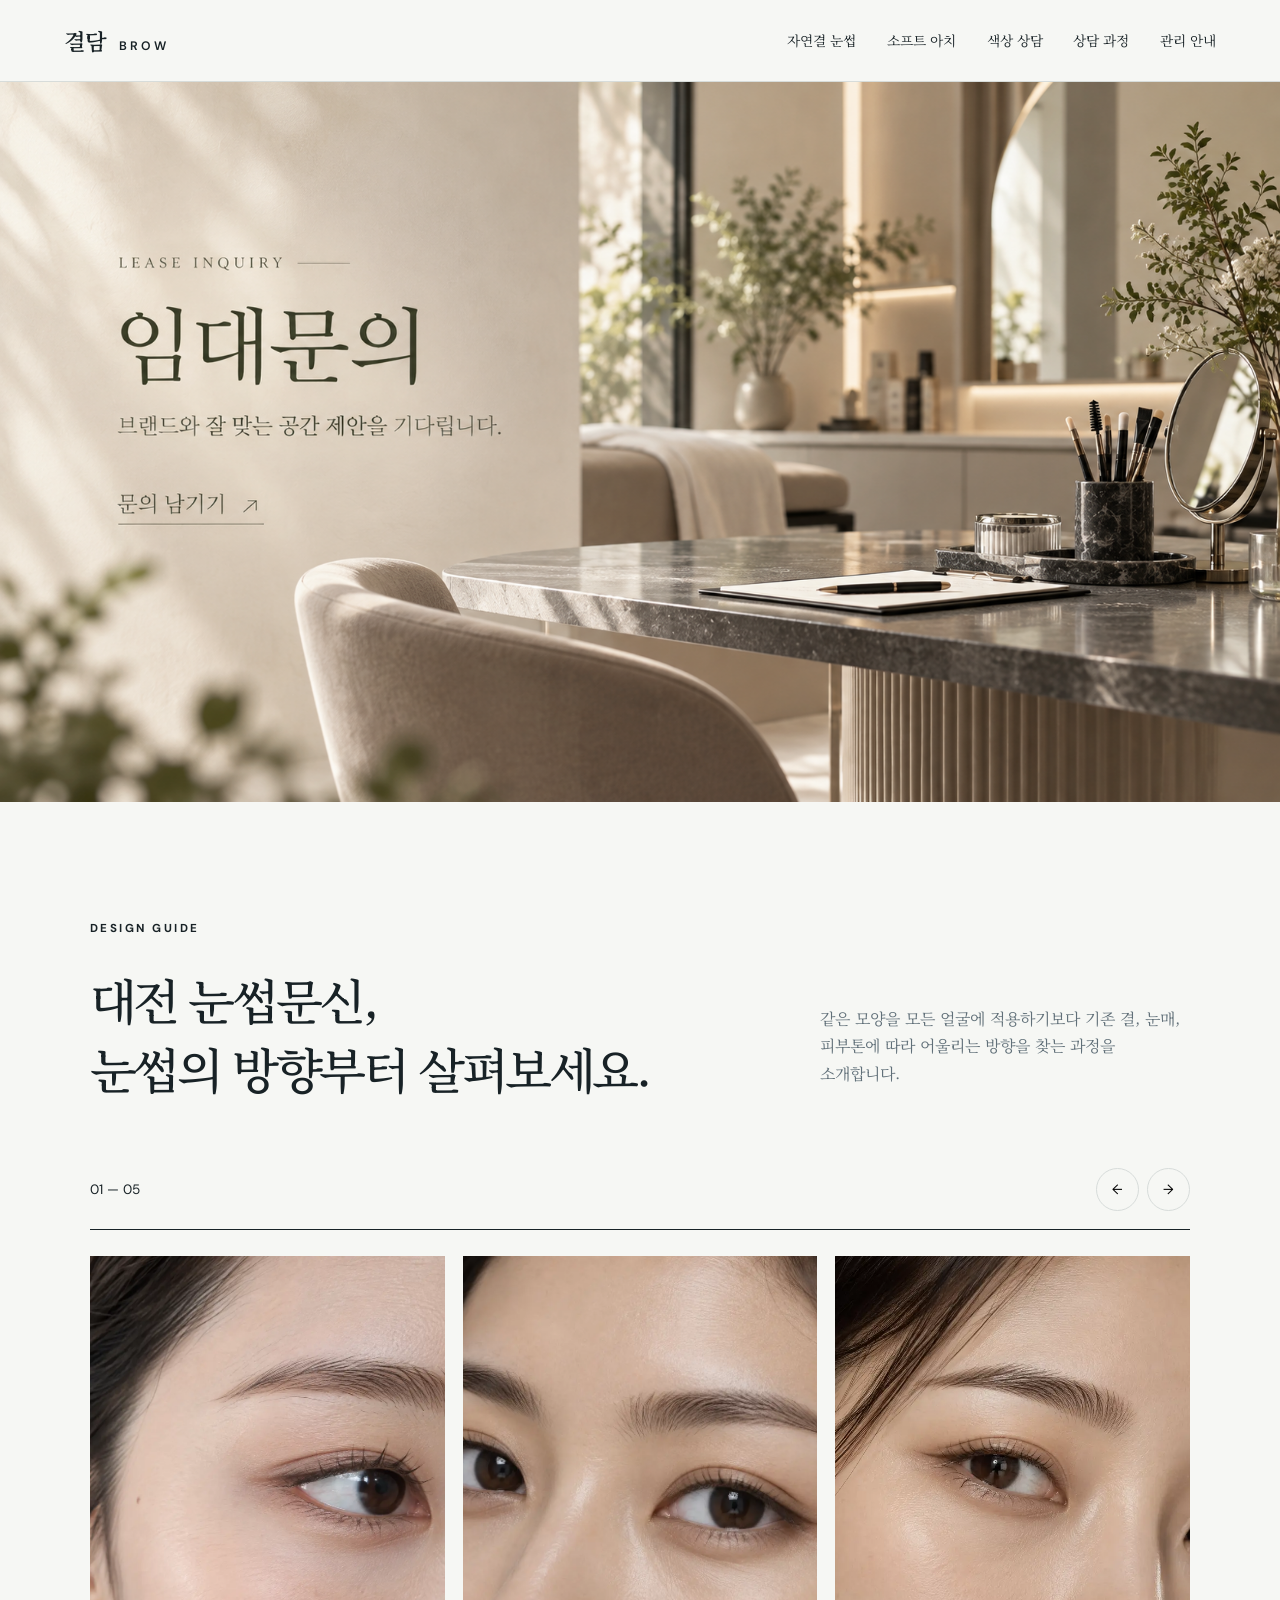
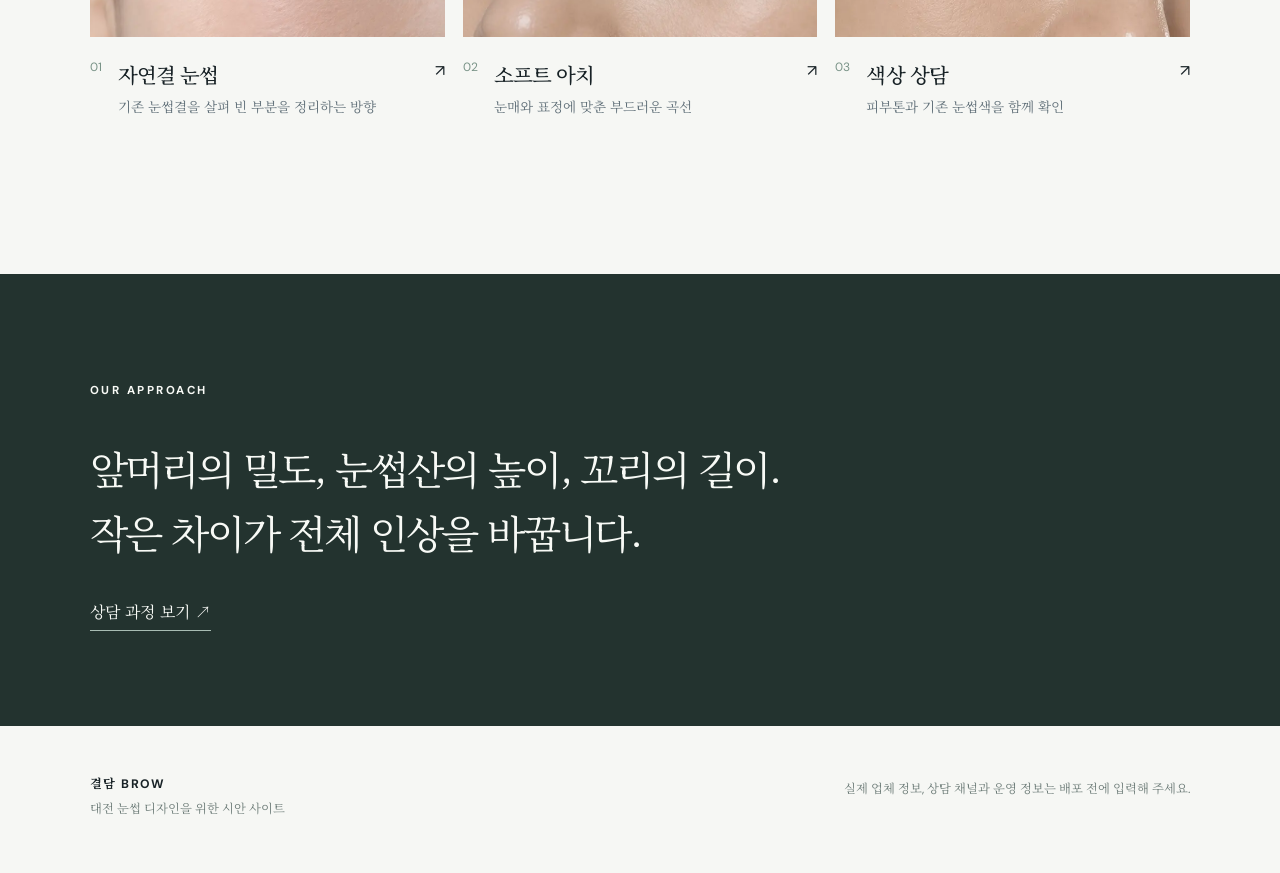
==== index.html @ 1aea1242 "Add files via upload" ====
<!doctype html><html lang="ko"><head><meta charset="utf-8">
<meta name="viewport" content="width=device-width, initial-scale=1">
<title>대전 눈썹문신 디자인 상담 | 결담 브로우</title>
<meta name="description" content="대전 눈썹문신을 알아보는 분을 위한 눈썹 디자인 안내. 자연결 눈썹, 소프트 아치, 색상 상담과 진행 과정을 살펴보세요.">
<link rel="canonical" href="https://example.com/">
<meta property="og:type" content="website"><meta property="og:locale" content="ko_KR">
<meta property="og:site_name" content="결담 브로우"><meta property="og:title" content="대전 눈썹문신 디자인 상담 | 결담 브로우">
<meta property="og:description" content="대전 눈썹문신을 알아보는 분을 위한 눈썹 디자인 안내. 자연결 눈썹, 소프트 아치, 색상 상담과 진행 과정을 살펴보세요.">
<meta property="og:url" content="https://example.com/">
<meta property="og:image" content="https://example.com/assets/images/lease-inquiry.png">
<script type="application/ld+json">{"@context":"https://schema.org","@type":"ItemList","name":"결담 브로우 눈썹 디자인 안내","itemListElement":[{"@type":"ListItem","position":1,"name":"자연결 눈썹","image":"https://example.com/assets/images/straight.webp","url":"https://example.com/natural/"},{"@type":"ListItem","position":2,"name":"소프트 아치","image":"https://example.com/assets/images/arch.webp","url":"https://example.com/soft-arch/"},{"@type":"ListItem","position":3,"name":"색상 상담","image":"https://example.com/assets/images/hero.webp","url":"https://example.com/color/"},{"@type":"ListItem","position":4,"name":"상담 과정","image":"https://example.com/assets/images/consultation.webp","url":"https://example.com/process/"},{"@type":"ListItem","position":5,"name":"관리 안내","image":"https://example.com/assets/images/tools.webp","url":"https://example.com/aftercare/"}]}</script>
<link rel="alternate" type="application/rss+xml" title="결담 브로우 RSS" href="https://example.com/rss.xml">
<link rel="describedby" href="https://example.com/llms.txt" type="text/plain">
<link rel="stylesheet" href="/assets/css/style.css">
<script src="/assets/js/site.js" defer></script>
</head><body><header class="site-header"><a class="brand" href="/" aria-label="결담 브로우 홈">결담 <span>BROW</span></a><button class="menu-button" aria-expanded="false" aria-controls="site-nav" type="button">메뉴 <span aria-hidden="true">☰</span></button><nav id="site-nav" class="site-nav" aria-label="주요 메뉴"><a href="/natural/" >자연결 눈썹</a><a href="/soft-arch/" >소프트 아치</a><a href="/color/" >색상 상담</a><a href="/process/" >상담 과정</a><a href="/aftercare/" >관리 안내</a></nav></header><main><section class="hero-banner" aria-label="임대문의"><a href="https://pf.kakao.com/_QqyKn" target="_blank" rel="noopener noreferrer" aria-label="카카오 채널에서 임대문의하기 (새 창)"><img src="/assets/images/lease-inquiry.png" alt="임대문의. 브랜드와 잘 맞는 공간 제안을 기다립니다. 문의 남기기" width="1672" height="941" fetchpriority="high"></a></section><section class="intro" id="designs"><div><span class="eyebrow">DESIGN GUIDE</span><h1>대전 눈썹문신,<br>눈썹의 방향부터 살펴보세요.</h1></div><p>같은 모양을 모든 얼굴에 적용하기보다 기존 결, 눈매, 피부톤에 따라 어울리는 방향을 찾는 과정을 소개합니다.</p></section><section class="carousel-section" aria-label="눈썹 디자인 안내"><div class="section-heading"><span>01 — 05</span><div class="carousel-controls"><button type="button" class="prev" aria-label="이전 카드">←</button><button type="button" class="next" aria-label="다음 카드">→</button></div></div><div class="carousel" tabindex="0"><article class="card"><a href="/natural/"><div class="card-image"><img src="/assets/images/straight.webp" alt="자연결 눈썹을 설명하는 이미지" loading="lazy" width="700" height="700"></div><div class="card-copy"><span class="number">01</span><div><h3>자연결 눈썹</h3><p>기존 눈썹결을 살펴 빈 부분을 정리하는 방향</p></div><span class="card-arrow" aria-hidden="true">↗</span></div></a></article><article class="card"><a href="/soft-arch/"><div class="card-image"><img src="/assets/images/arch.webp" alt="소프트 아치을 설명하는 이미지" loading="lazy" width="700" height="700"></div><div class="card-copy"><span class="number">02</span><div><h3>소프트 아치</h3><p>눈매와 표정에 맞춘 부드러운 곡선</p></div><span class="card-arrow" aria-hidden="true">↗</span></div></a></article><article class="card"><a href="/color/"><div class="card-image"><img src="/assets/images/hero.webp" alt="색상 상담을 설명하는 이미지" loading="lazy" width="700" height="700"></div><div class="card-copy"><span class="number">03</span><div><h3>색상 상담</h3><p>피부톤과 기존 눈썹색을 함께 확인</p></div><span class="card-arrow" aria-hidden="true">↗</span></div></a></article><article class="card"><a href="/process/"><div class="card-image"><img src="/assets/images/consultation.webp" alt="상담 과정을 설명하는 이미지" loading="lazy" width="700" height="700"></div><div class="card-copy"><span class="number">04</span><div><h3>상담 과정</h3><p>모양을 결정하기 전 확인할 것들</p></div><span class="card-arrow" aria-hidden="true">↗</span></div></a></article><article class="card"><a href="/aftercare/"><div class="card-image"><img src="/assets/images/tools.webp" alt="관리 안내을 설명하는 이미지" loading="lazy" width="700" height="700"></div><div class="card-copy"><span class="number">05</span><div><h3>관리 안내</h3><p>시술 후 일상 관리에서 살필 점</p></div><span class="card-arrow" aria-hidden="true">↗</span></div></a></article></div></section><section class="statement"><span class="eyebrow">OUR APPROACH</span><p>앞머리의 밀도, 눈썹산의 높이, 꼬리의 길이.<br>작은 차이가 전체 인상을 바꿉니다.</p><a href="/process/">상담 과정 보기 ↗</a></section></main><footer class="footer"><div><strong>결담 BROW</strong><p>대전 눈썹 디자인을 위한 시안 사이트</p></div><p>실제 업체 정보, 상담 채널과 운영 정보는 배포 전에 입력해 주세요.</p></footer></body></html>
---- assets/css/style.css ----
@import url('https://fonts.googleapis.com/css2?family=DM+Sans:wght@400;500;600;700&family=Noto+Serif+KR:wght@400;500;600&display=swap');
.hero-banner{width:100%;background:#ded8cb}.hero-banner a{display:block;line-height:0}.hero-banner img{display:block;width:100%;height:auto}.intro h1{font-size:clamp(2rem,3.8vw,4rem);line-height:1.42;letter-spacing:-.07em;font-weight:500;margin:25px 0 0}@media(max-width:560px){.intro h1{font-size:2.3rem}}
:root{color-scheme:light;--ink:#182226;--muted:#617079;--line:#d7dcda;--paper:#f6f7f4;--accent:#d5e2da}*{box-sizing:border-box}html{scroll-behavior:smooth}body{margin:0;background:var(--paper);color:var(--ink);font-family:'Noto Serif KR',serif;line-height:1.7}a{color:inherit;text-decoration:none}button{font:inherit}img{display:block;max-width:100%}.site-header{min-height:82px;padding:0 clamp(22px,5vw,86px);display:flex;align-items:center;justify-content:space-between;border-bottom:1px solid var(--line);background:var(--paper);position:relative;z-index:3}.brand{font-size:1.4rem;font-weight:600;letter-spacing:-.05em;white-space:nowrap}.brand span{font-family:'DM Sans',sans-serif;font-size:.77rem;letter-spacing:.24em;margin-left:7px}.site-nav{display:flex;gap:clamp(14px,2.4vw,40px);font-size:.86rem}.site-nav a{padding:12px 0}.site-nav a:hover,.site-nav a[aria-current]{border-bottom:1px solid var(--ink)}.menu-button{display:none}.eyebrow,.number,.hero-index,.breadcrumb,.section-heading,.card-arrow,.footer,.related-links,.pill{font-family:'DM Sans','Noto Serif KR',sans-serif}.eyebrow{font-size:.72rem;font-weight:700;letter-spacing:.22em}.hero{min-height:650px;display:grid;grid-template-columns:47% 53%;position:relative;border-bottom:1px solid var(--line)}.hero-copy{padding:clamp(70px,8vw,130px) clamp(24px,6.6vw,112px);align-self:center}.hero h1{font-size:clamp(2.8rem,4.8vw,5.4rem);line-height:1.28;letter-spacing:-.08em;font-weight:500;margin:34px 0}.hero h1 em{font-style:normal;color:#738d82}.hero-copy>p{max-width:430px;color:var(--muted);font-size:1rem;word-break:keep-all}.pill{display:inline-flex;gap:45px;align-items:center;margin-top:38px;border:1px solid var(--ink);border-radius:100px;padding:13px 22px;font-size:.87rem}.pill:hover{background:var(--ink);color:white}.hero-image{overflow:hidden;min-height:650px;background:#bac6c1}.hero-image img{width:100%;height:100%;object-fit:cover;object-position:center}.hero-index{position:absolute;right:30px;bottom:20px;color:#fff;font-size:.8rem}.intro{padding:110px clamp(22px,7vw,120px) 65px;display:flex;align-items:end;justify-content:space-between;gap:60px}.intro h2{font-size:clamp(2rem,3.8vw,4rem);line-height:1.42;letter-spacing:-.07em;font-weight:500;margin:25px 0 0}.intro>p{max-width:370px;color:var(--muted);word-break:keep-all}.carousel-section{padding:0 clamp(22px,7vw,120px) 110px}.section-heading{display:flex;justify-content:space-between;align-items:center;padding-bottom:18px;border-bottom:1px solid var(--ink);font-size:.85rem}.carousel-controls{display:flex;gap:8px}.carousel-controls button{width:43px;height:43px;border:1px solid var(--line);border-radius:50%;background:transparent;cursor:pointer}.carousel-controls button:hover{background:var(--ink);color:white}.carousel{display:flex;gap:18px;overflow-x:auto;scroll-snap-type:x mandatory;scrollbar-width:thin;scroll-behavior:smooth;padding:26px 0}.card{min-width:calc((100% - 36px)/3);scroll-snap-align:start}.card-image{aspect-ratio:4/4.3;overflow:hidden;background:#dde3df}.card-image img{width:100%;height:100%;object-fit:cover;transition:transform .45s}.card:hover img{transform:scale(1.035)}.card-copy{display:flex;align-items:start;gap:16px;padding:20px 0}.number{font-size:.75rem;color:#799387}.card-copy h3{font-weight:500;font-size:1.28rem;letter-spacing:-.04em;margin:0 0 3px}.card-copy p{margin:0;color:var(--muted);font-size:.85rem}.card-arrow{margin-left:auto}.statement{background:#23332f;color:#f8faf6;padding:100px clamp(22px,7vw,120px)}.statement p{font-size:clamp(1.55rem,3.1vw,3.2rem);letter-spacing:-.055em;line-height:1.6;margin:35px 0;word-break:keep-all}.statement a{border-bottom:1px solid #a8bcb3;padding-bottom:7px}.footer{display:flex;justify-content:space-between;gap:20px;padding:48px clamp(22px,7vw,120px);color:#6d7c78;font-size:.77rem}.footer strong{color:var(--ink);letter-spacing:.12em}.footer p{margin:5px 0}.detail-top{padding:54px clamp(22px,10vw,180px) 75px}.breadcrumb{color:var(--muted);font-size:.75rem;margin-bottom:80px}.detail-top h1{font-size:clamp(3.6rem,7vw,7rem);line-height:1.2;letter-spacing:-.09em;font-weight:500;margin:28px 0 25px}.lead{font-size:1.1rem;color:var(--muted);max-width:680px;word-break:keep-all}.detail-image{height:min(54vw,640px);min-height:300px;background:#dce1df;overflow:hidden}.detail-image img{width:100%;height:100%;object-fit:cover;object-position:center}.detail-content{max-width:1000px;margin:auto;padding:80px 24px}.detail-block{display:grid;grid-template-columns:90px 1fr;gap:20px;border-top:1px solid var(--line);padding:35px 0 70px}.detail-block h2{font-size:clamp(1.6rem,2.5vw,2.5rem);font-weight:500;letter-spacing:-.06em;margin:0 0 20px}.detail-block p{max-width:650px;color:var(--muted);margin:0;word-break:keep-all}.related{background:#e8eeea;padding:80px clamp(22px,10vw,180px)}.related h2{font-weight:500;font-size:2.2rem;letter-spacing:-.06em}.related-links{display:grid;grid-template-columns:repeat(2,1fr);gap:0 40px}.related-links a{padding:17px 0;border-bottom:1px solid #bac9c1;display:flex;justify-content:space-between}.related-links a:hover{color:#51816c}@media(max-width:900px){.site-header{min-height:66px}.menu-button{display:block;border:0;background:none;cursor:pointer}.site-nav{display:none;position:absolute;top:65px;left:0;right:0;background:var(--paper);border-bottom:1px solid var(--line);padding:20px 25px;flex-direction:column;gap:5px}.site-nav.open{display:flex}.hero{grid-template-columns:1fr}.hero-copy{padding:70px 25px}.hero-image{min-height:370px;height:48vw}.intro{padding:75px 25px 40px;display:block}.intro>p{margin-top:25px}.carousel-section{padding:0 25px 80px}.card{min-width:calc((100% - 18px)/2)}.footer{padding:40px 25px}.detail-top{padding:35px 25px 60px}.breadcrumb{margin-bottom:65px}}@media(max-width:560px){.hero h1{font-size:2.9rem}.hero-image{height:420px}.card{min-width:82%}.card-image{aspect-ratio:1}.intro h2{font-size:2.3rem}.statement{padding:78px 25px}.statement p{font-size:1.65rem}.footer{display:block}.detail-top h1{font-size:3.8rem}.detail-block{grid-template-columns:45px 1fr;padding-bottom:50px}.related{padding:70px 25px}.related-links{grid-template-columns:1fr}}@media(prefers-reduced-motion:reduce){html,.carousel{scroll-behavior:auto}.card-image img{transition:none}}
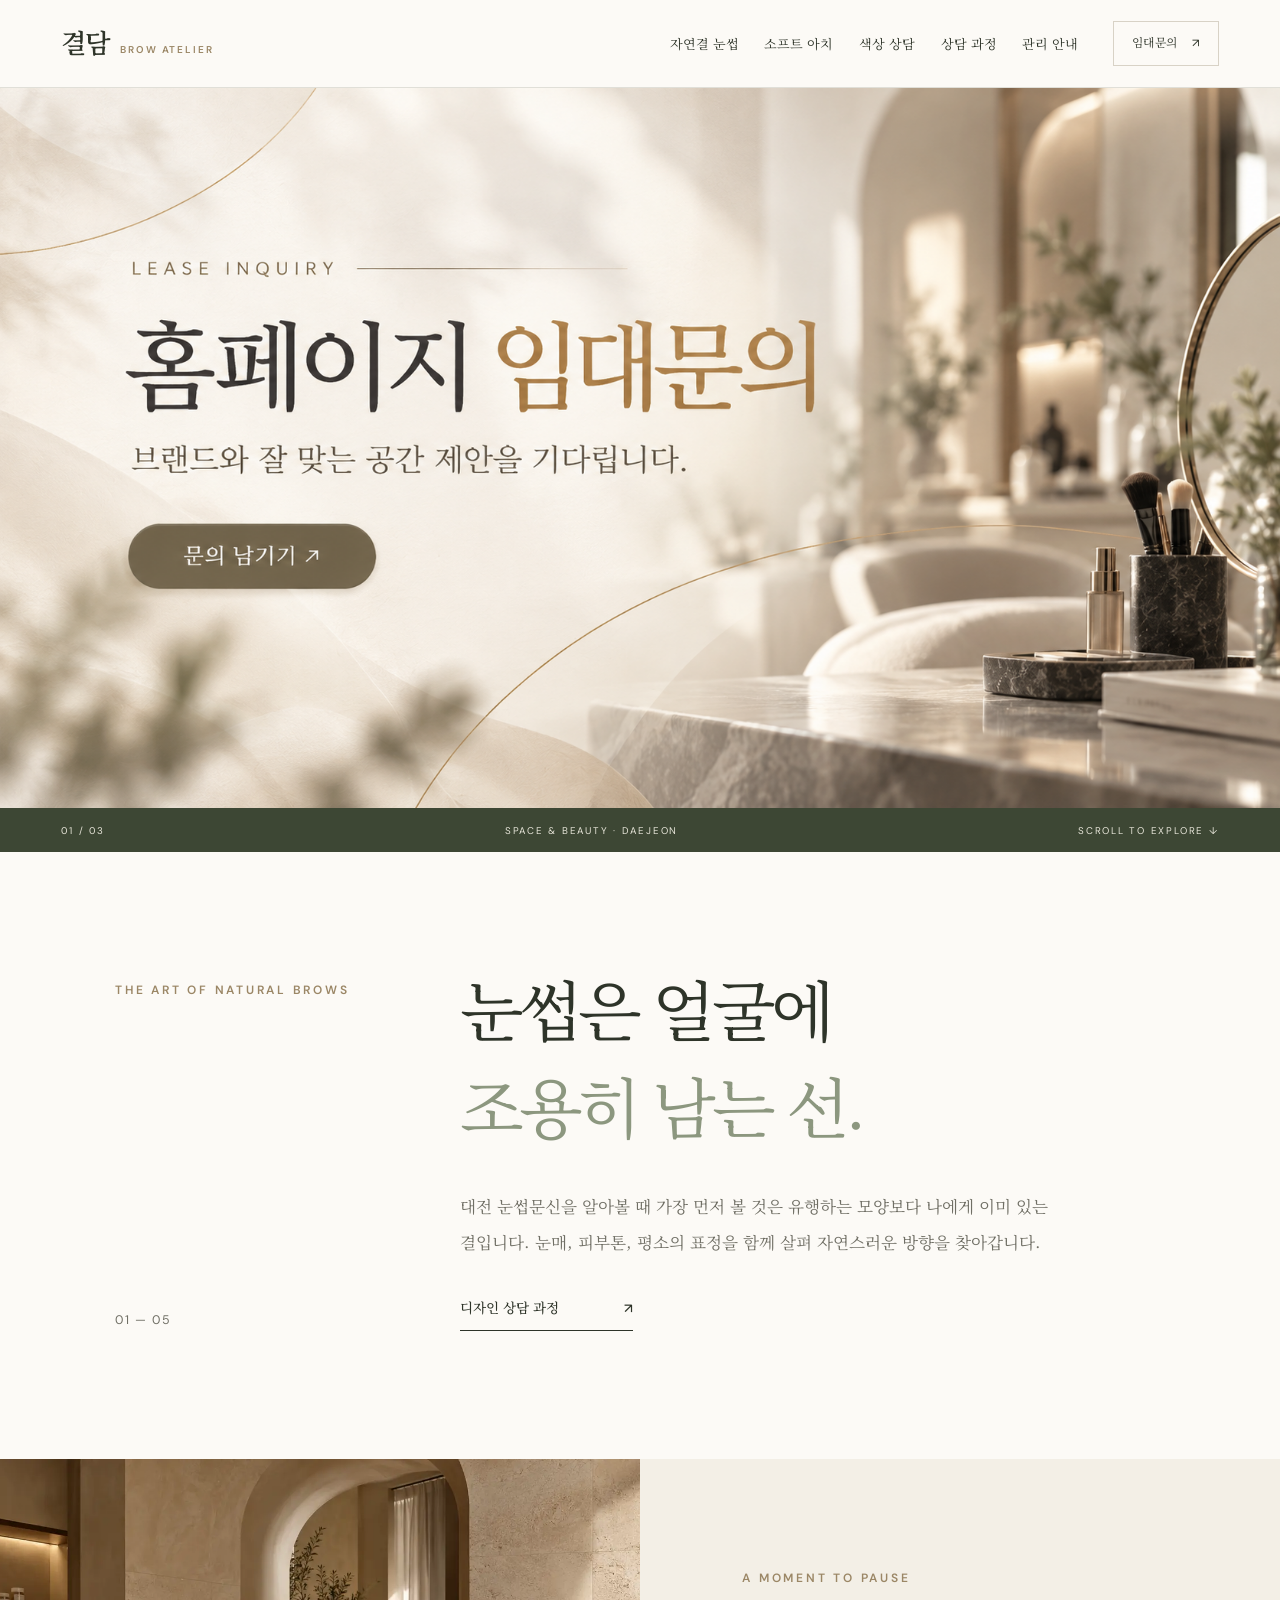
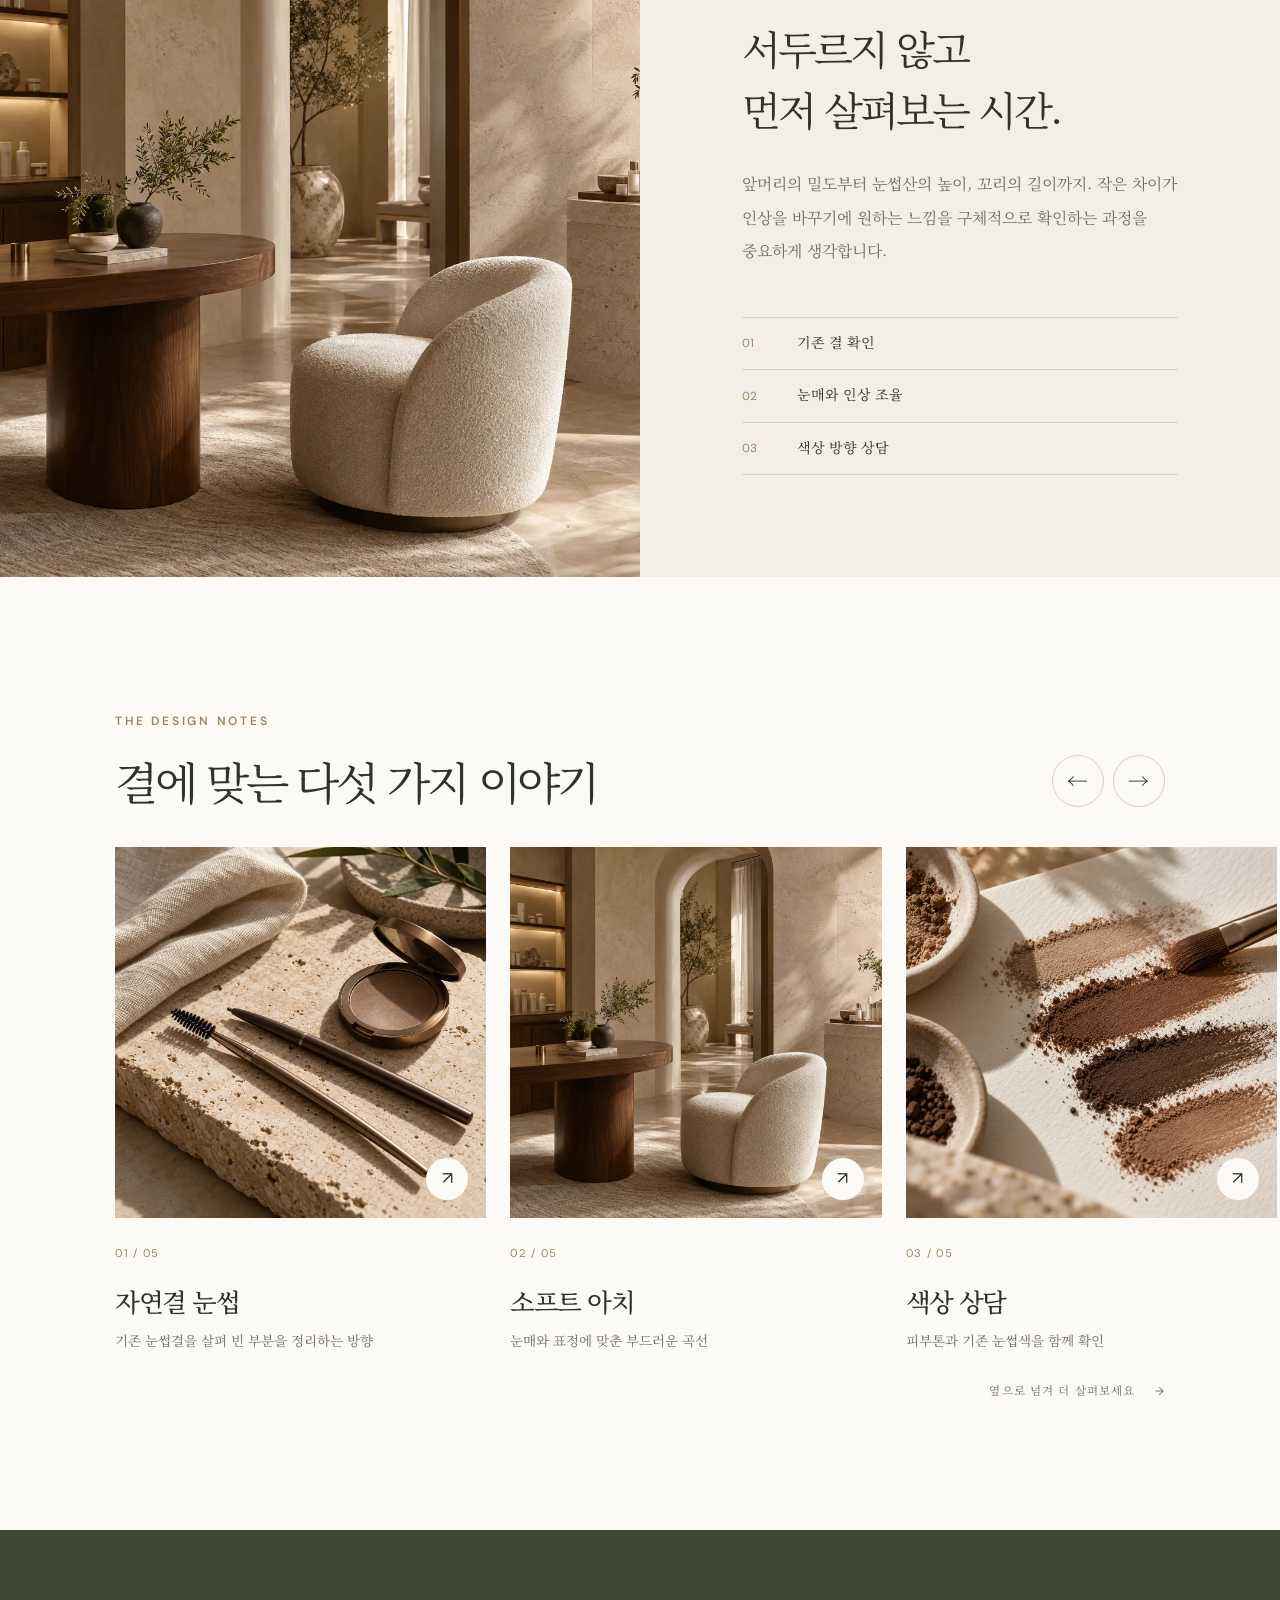
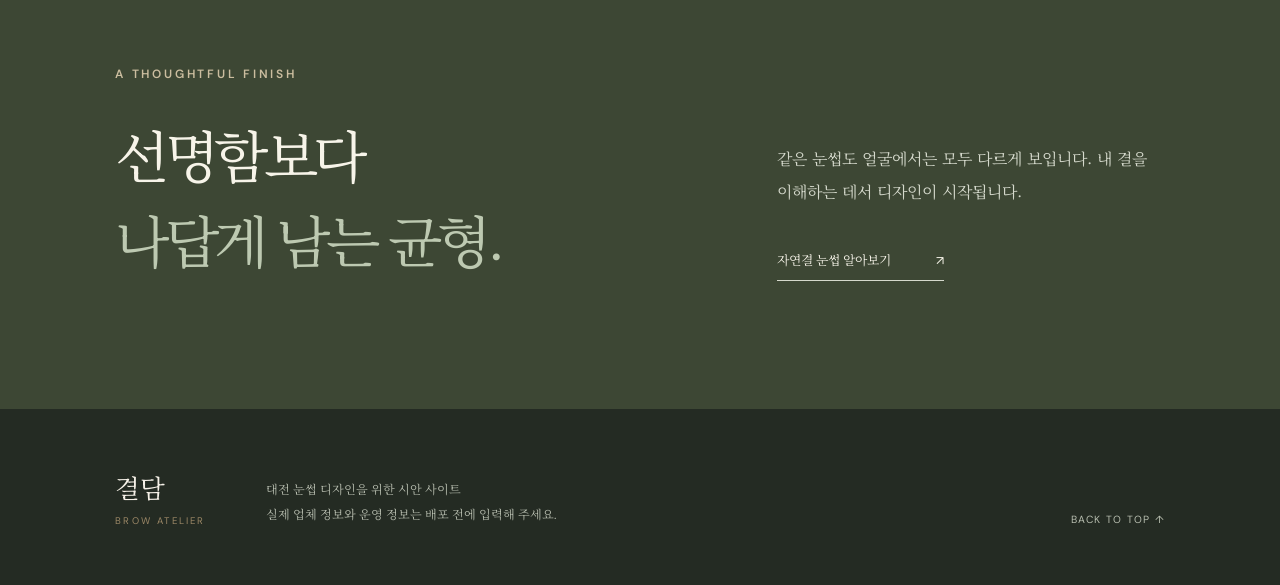
==== commit 5ea50025: "Add files via upload" ====
--- a/index.html
+++ b/index.html
@@ -8,9 +8,9 @@
 <meta property="og:description" content="대전 눈썹문신을 알아보는 분을 위한 눈썹 디자인 안내. 자연결 눈썹, 소프트 아치, 색상 상담과 진행 과정을 살펴보세요.">
 <meta property="og:url" content="https://example.com/">
 <meta property="og:image" content="https://example.com/assets/images/lease-inquiry.png">
-<script type="application/ld+json">{"@context":"https://schema.org","@type":"ItemList","name":"결담 브로우 눈썹 디자인 안내","itemListElement":[{"@type":"ListItem","position":1,"name":"자연결 눈썹","image":"https://example.com/assets/images/straight.webp","url":"https://example.com/natural/"},{"@type":"ListItem","position":2,"name":"소프트 아치","image":"https://example.com/assets/images/arch.webp","url":"https://example.com/soft-arch/"},{"@type":"ListItem","position":3,"name":"색상 상담","image":"https://example.com/assets/images/hero.webp","url":"https://example.com/color/"},{"@type":"ListItem","position":4,"name":"상담 과정","image":"https://example.com/assets/images/consultation.webp","url":"https://example.com/process/"},{"@type":"ListItem","position":5,"name":"관리 안내","image":"https://example.com/assets/images/tools.webp","url":"https://example.com/aftercare/"}]}</script>
+<script type="application/ld+json">{"@context":"https://schema.org","@type":"ItemList","name":"결담 브로우 눈썹 디자인 안내","itemListElement":[{"@type":"ListItem","position":1,"name":"자연결 눈썹","image":"https://example.com/assets/images/brow.webp","url":"https://example.com/natural/"},{"@type":"ListItem","position":2,"name":"소프트 아치","image":"https://example.com/assets/images/studio.webp","url":"https://example.com/soft-arch/"},{"@type":"ListItem","position":3,"name":"색상 상담","image":"https://example.com/assets/images/color.webp","url":"https://example.com/color/"},{"@type":"ListItem","position":4,"name":"상담 과정","image":"https://example.com/assets/images/consult.webp","url":"https://example.com/process/"},{"@type":"ListItem","position":5,"name":"관리 안내","image":"https://example.com/assets/images/care.webp","url":"https://example.com/aftercare/"}]}</script>
 <link rel="alternate" type="application/rss+xml" title="결담 브로우 RSS" href="https://example.com/rss.xml">
 <link rel="describedby" href="https://example.com/llms.txt" type="text/plain">
 <link rel="stylesheet" href="/assets/css/style.css">
 <script src="/assets/js/site.js" defer></script>
-</head><body><header class="site-header"><a class="brand" href="/" aria-label="결담 브로우 홈">결담 <span>BROW</span></a><button class="menu-button" aria-expanded="false" aria-controls="site-nav" type="button">메뉴 <span aria-hidden="true">☰</span></button><nav id="site-nav" class="site-nav" aria-label="주요 메뉴"><a href="/natural/" >자연결 눈썹</a><a href="/soft-arch/" >소프트 아치</a><a href="/color/" >색상 상담</a><a href="/process/" >상담 과정</a><a href="/aftercare/" >관리 안내</a></nav></header><main><section class="hero-banner" aria-label="임대문의"><a href="https://pf.kakao.com/_QqyKn" target="_blank" rel="noopener noreferrer" aria-label="카카오 채널에서 임대문의하기 (새 창)"><img src="/assets/images/lease-inquiry.png" alt="임대문의. 브랜드와 잘 맞는 공간 제안을 기다립니다. 문의 남기기" width="1672" height="941" fetchpriority="high"></a></section><section class="intro" id="designs"><div><span class="eyebrow">DESIGN GUIDE</span><h1>대전 눈썹문신,<br>눈썹의 방향부터 살펴보세요.</h1></div><p>같은 모양을 모든 얼굴에 적용하기보다 기존 결, 눈매, 피부톤에 따라 어울리는 방향을 찾는 과정을 소개합니다.</p></section><section class="carousel-section" aria-label="눈썹 디자인 안내"><div class="section-heading"><span>01 — 05</span><div class="carousel-controls"><button type="button" class="prev" aria-label="이전 카드">←</button><button type="button" class="next" aria-label="다음 카드">→</button></div></div><div class="carousel" tabindex="0"><article class="card"><a href="/natural/"><div class="card-image"><img src="/assets/images/straight.webp" alt="자연결 눈썹을 설명하는 이미지" loading="lazy" width="700" height="700"></div><div class="card-copy"><span class="number">01</span><div><h3>자연결 눈썹</h3><p>기존 눈썹결을 살펴 빈 부분을 정리하는 방향</p></div><span class="card-arrow" aria-hidden="true">↗</span></div></a></article><article class="card"><a href="/soft-arch/"><div class="card-image"><img src="/assets/images/arch.webp" alt="소프트 아치을 설명하는 이미지" loading="lazy" width="700" height="700"></div><div class="card-copy"><span class="number">02</span><div><h3>소프트 아치</h3><p>눈매와 표정에 맞춘 부드러운 곡선</p></div><span class="card-arrow" aria-hidden="true">↗</span></div></a></article><article class="card"><a href="/color/"><div class="card-image"><img src="/assets/images/hero.webp" alt="색상 상담을 설명하는 이미지" loading="lazy" width="700" height="700"></div><div class="card-copy"><span class="number">03</span><div><h3>색상 상담</h3><p>피부톤과 기존 눈썹색을 함께 확인</p></div><span class="card-arrow" aria-hidden="true">↗</span></div></a></article><article class="card"><a href="/process/"><div class="card-image"><img src="/assets/images/consultation.webp" alt="상담 과정을 설명하는 이미지" loading="lazy" width="700" height="700"></div><div class="card-copy"><span class="number">04</span><div><h3>상담 과정</h3><p>모양을 결정하기 전 확인할 것들</p></div><span class="card-arrow" aria-hidden="true">↗</span></div></a></article><article class="card"><a href="/aftercare/"><div class="card-image"><img src="/assets/images/tools.webp" alt="관리 안내을 설명하는 이미지" loading="lazy" width="700" height="700"></div><div class="card-copy"><span class="number">05</span><div><h3>관리 안내</h3><p>시술 후 일상 관리에서 살필 점</p></div><span class="card-arrow" aria-hidden="true">↗</span></div></a></article></div></section><section class="statement"><span class="eyebrow">OUR APPROACH</span><p>앞머리의 밀도, 눈썹산의 높이, 꼬리의 길이.<br>작은 차이가 전체 인상을 바꿉니다.</p><a href="/process/">상담 과정 보기 ↗</a></section></main><footer class="footer"><div><strong>결담 BROW</strong><p>대전 눈썹 디자인을 위한 시안 사이트</p></div><p>실제 업체 정보, 상담 채널과 운영 정보는 배포 전에 입력해 주세요.</p></footer></body></html>+</head><body><header class="site-header"><a class="brand" href="/" aria-label="결담 브로우 홈"><span class="brand-ko">결담</span><span class="brand-en">BROW ATELIER</span></a><button class="menu-button" aria-expanded="false" aria-controls="site-nav" type="button">MENU <span aria-hidden="true">☰</span></button><nav id="site-nav" class="site-nav" aria-label="주요 메뉴"><a href="/natural/" >자연결 눈썹</a><a href="/soft-arch/" >소프트 아치</a><a href="/color/" >색상 상담</a><a href="/process/" >상담 과정</a><a href="/aftercare/" >관리 안내</a></nav><a class="header-contact" href="https://pf.kakao.com/_QqyKn" target="_blank" rel="noopener noreferrer">임대문의 <span aria-hidden="true">↗</span></a></header><main><section class="hero-banner" aria-label="임대문의"><a href="https://pf.kakao.com/_QqyKn" target="_blank" rel="noopener noreferrer" aria-label="카카오 채널에서 임대문의하기 (새 창)"><img src="/assets/images/lease-inquiry.png" alt="홈페이지 임대문의. 브랜드와 잘 맞는 공간 제안을 기다립니다. 문의 남기기" width="1672" height="941" fetchpriority="high"></a><div class="hero-mobile-copy"><span class="eyebrow">LEASE INQUIRY</span><h2>홈페이지 <em>임대문의</em></h2><p>브랜드와 잘 맞는 공간 제안을 기다립니다.</p><a href="https://pf.kakao.com/_QqyKn" target="_blank" rel="noopener noreferrer">문의 남기기 <span aria-hidden="true">↗</span></a></div><div class="hero-caption"><span>01 / 03</span><span>SPACE &amp; BEAUTY · DAEJEON</span><span>SCROLL TO EXPLORE ↓</span></div></section><section class="intro" id="designs"><div class="intro-side"><span class="eyebrow">THE ART OF NATURAL BROWS</span><span class="intro-number">01 — 05</span></div><div class="intro-main"><h1>눈썹은 얼굴에<br><em>조용히 남는 선.</em></h1><p>대전 눈썹문신을 알아볼 때 가장 먼저 볼 것은 유행하는 모양보다 나에게 이미 있는 결입니다. 눈매, 피부톤, 평소의 표정을 함께 살펴 자연스러운 방향을 찾아갑니다.</p><a class="text-link" href="/process/">디자인 상담 과정 <span aria-hidden="true">↗</span></a></div></section><section class="studio-feature"><div class="studio-photo"><img src="/assets/images/studio.webp" alt="따뜻한 자연광이 드는 차분한 상담 공간" width="1024" height="1024" loading="lazy"></div><div class="studio-copy"><span class="eyebrow">A MOMENT TO PAUSE</span><h2>서두르지 않고<br>먼저 살펴보는 시간.</h2><p>앞머리의 밀도부터 눈썹산의 높이, 꼬리의 길이까지. 작은 차이가 인상을 바꾸기에 원하는 느낌을 구체적으로 확인하는 과정을 중요하게 생각합니다.</p><div class="studio-rule"><span>01</span><span>기존 결 확인</span></div><div class="studio-rule"><span>02</span><span>눈매와 인상 조율</span></div><div class="studio-rule"><span>03</span><span>색상 방향 상담</span></div></div></section><section class="carousel-section" aria-label="눈썹 디자인 안내"><div class="section-heading"><div><span class="eyebrow">THE DESIGN NOTES</span><h2>결에 맞는 다섯 가지 이야기</h2></div><div class="carousel-controls"><button type="button" class="prev" aria-label="이전 카드">←</button><button type="button" class="next" aria-label="다음 카드">→</button></div></div><div class="carousel" tabindex="0"><article class="card"><a href="/natural/"><div class="card-image"><img src="/assets/images/brow.webp" alt="자연결 눈썹 안내 이미지" loading="lazy" width="1024" height="1024"><span class="card-image-link" aria-hidden="true">↗</span></div><div class="card-copy"><span class="number">01 / 05</span><h3>자연결 눈썹</h3><p>기존 눈썹결을 살펴 빈 부분을 정리하는 방향</p></div></a></article><article class="card"><a href="/soft-arch/"><div class="card-image"><img src="/assets/images/studio.webp" alt="소프트 아치 안내 이미지" loading="lazy" width="1024" height="1024"><span class="card-image-link" aria-hidden="true">↗</span></div><div class="card-copy"><span class="number">02 / 05</span><h3>소프트 아치</h3><p>눈매와 표정에 맞춘 부드러운 곡선</p></div></a></article><article class="card"><a href="/color/"><div class="card-image"><img src="/assets/images/color.webp" alt="색상 상담 안내 이미지" loading="lazy" width="1024" height="1024"><span class="card-image-link" aria-hidden="true">↗</span></div><div class="card-copy"><span class="number">03 / 05</span><h3>색상 상담</h3><p>피부톤과 기존 눈썹색을 함께 확인</p></div></a></article><article class="card"><a href="/process/"><div class="card-image"><img src="/assets/images/consult.webp" alt="상담 과정 안내 이미지" loading="lazy" width="1024" height="1024"><span class="card-image-link" aria-hidden="true">↗</span></div><div class="card-copy"><span class="number">04 / 05</span><h3>상담 과정</h3><p>모양을 결정하기 전 확인할 것들</p></div></a></article><article class="card"><a href="/aftercare/"><div class="card-image"><img src="/assets/images/care.webp" alt="관리 안내 안내 이미지" loading="lazy" width="1024" height="1024"><span class="card-image-link" aria-hidden="true">↗</span></div><div class="card-copy"><span class="number">05 / 05</span><h3>관리 안내</h3><p>시술 후 일상 관리에서 살필 점</p></div></a></article></div><p class="carousel-hint">옆으로 넘겨 더 살펴보세요 <span aria-hidden="true">→</span></p></section><section class="statement"><div><span class="eyebrow">A THOUGHTFUL FINISH</span><h2>선명함보다<br><em>나답게 남는 균형.</em></h2></div><div><p>같은 눈썹도 얼굴에서는 모두 다르게 보입니다. 내 결을 이해하는 데서 디자인이 시작됩니다.</p><a class="light-link" href="/natural/">자연결 눈썹 알아보기 <span aria-hidden="true">↗</span></a></div></section></main><footer class="footer"><div class="footer-brand">결담 <span>BROW ATELIER</span></div><div class="footer-note"><p>대전 눈썹 디자인을 위한 시안 사이트</p><p>실제 업체 정보와 운영 정보는 배포 전에 입력해 주세요.</p></div><a href="/">BACK TO TOP ↑</a></footer></body></html>
--- a/assets/css/style.css
+++ b/assets/css/style.css
@@ -1,3 +1,43 @@
 @import url('https://fonts.googleapis.com/css2?family=DM+Sans:wght@400;500;600;700&family=Noto+Serif+KR:wght@400;500;600&display=swap');
-.hero-banner{width:100%;background:#ded8cb}.hero-banner a{display:block;line-height:0}.hero-banner img{display:block;width:100%;height:auto}.intro h1{font-size:clamp(2rem,3.8vw,4rem);line-height:1.42;letter-spacing:-.07em;font-weight:500;margin:25px 0 0}@media(max-width:560px){.intro h1{font-size:2.3rem}}
-:root{color-scheme:light;--ink:#182226;--muted:#617079;--line:#d7dcda;--paper:#f6f7f4;--accent:#d5e2da}*{box-sizing:border-box}html{scroll-behavior:smooth}body{margin:0;background:var(--paper);color:var(--ink);font-family:'Noto Serif KR',serif;line-height:1.7}a{color:inherit;text-decoration:none}button{font:inherit}img{display:block;max-width:100%}.site-header{min-height:82px;padding:0 clamp(22px,5vw,86px);display:flex;align-items:center;justify-content:space-between;border-bottom:1px solid var(--line);background:var(--paper);position:relative;z-index:3}.brand{font-size:1.4rem;font-weight:600;letter-spacing:-.05em;white-space:nowrap}.brand span{font-family:'DM Sans',sans-serif;font-size:.77rem;letter-spacing:.24em;margin-left:7px}.site-nav{display:flex;gap:clamp(14px,2.4vw,40px);font-size:.86rem}.site-nav a{padding:12px 0}.site-nav a:hover,.site-nav a[aria-current]{border-bottom:1px solid var(--ink)}.menu-button{display:none}.eyebrow,.number,.hero-index,.breadcrumb,.section-heading,.card-arrow,.footer,.related-links,.pill{font-family:'DM Sans','Noto Serif KR',sans-serif}.eyebrow{font-size:.72rem;font-weight:700;letter-spacing:.22em}.hero{min-height:650px;display:grid;grid-template-columns:47% 53%;position:relative;border-bottom:1px solid var(--line)}.hero-copy{padding:clamp(70px,8vw,130px) clamp(24px,6.6vw,112px);align-self:center}.hero h1{font-size:clamp(2.8rem,4.8vw,5.4rem);line-height:1.28;letter-spacing:-.08em;font-weight:500;margin:34px 0}.hero h1 em{font-style:normal;color:#738d82}.hero-copy>p{max-width:430px;color:var(--muted);font-size:1rem;word-break:keep-all}.pill{display:inline-flex;gap:45px;align-items:center;margin-top:38px;border:1px solid var(--ink);border-radius:100px;padding:13px 22px;font-size:.87rem}.pill:hover{background:var(--ink);color:white}.hero-image{overflow:hidden;min-height:650px;background:#bac6c1}.hero-image img{width:100%;height:100%;object-fit:cover;object-position:center}.hero-index{position:absolute;right:30px;bottom:20px;color:#fff;font-size:.8rem}.intro{padding:110px clamp(22px,7vw,120px) 65px;display:flex;align-items:end;justify-content:space-between;gap:60px}.intro h2{font-size:clamp(2rem,3.8vw,4rem);line-height:1.42;letter-spacing:-.07em;font-weight:500;margin:25px 0 0}.intro>p{max-width:370px;color:var(--muted);word-break:keep-all}.carousel-section{padding:0 clamp(22px,7vw,120px) 110px}.section-heading{display:flex;justify-content:space-between;align-items:center;padding-bottom:18px;border-bottom:1px solid var(--ink);font-size:.85rem}.carousel-controls{display:flex;gap:8px}.carousel-controls button{width:43px;height:43px;border:1px solid var(--line);border-radius:50%;background:transparent;cursor:pointer}.carousel-controls button:hover{background:var(--ink);color:white}.carousel{display:flex;gap:18px;overflow-x:auto;scroll-snap-type:x mandatory;scrollbar-width:thin;scroll-behavior:smooth;padding:26px 0}.card{min-width:calc((100% - 36px)/3);scroll-snap-align:start}.card-image{aspect-ratio:4/4.3;overflow:hidden;background:#dde3df}.card-image img{width:100%;height:100%;object-fit:cover;transition:transform .45s}.card:hover img{transform:scale(1.035)}.card-copy{display:flex;align-items:start;gap:16px;padding:20px 0}.number{font-size:.75rem;color:#799387}.card-copy h3{font-weight:500;font-size:1.28rem;letter-spacing:-.04em;margin:0 0 3px}.card-copy p{margin:0;color:var(--muted);font-size:.85rem}.card-arrow{margin-left:auto}.statement{background:#23332f;color:#f8faf6;padding:100px clamp(22px,7vw,120px)}.statement p{font-size:clamp(1.55rem,3.1vw,3.2rem);letter-spacing:-.055em;line-height:1.6;margin:35px 0;word-break:keep-all}.statement a{border-bottom:1px solid #a8bcb3;padding-bottom:7px}.footer{display:flex;justify-content:space-between;gap:20px;padding:48px clamp(22px,7vw,120px);color:#6d7c78;font-size:.77rem}.footer strong{color:var(--ink);letter-spacing:.12em}.footer p{margin:5px 0}.detail-top{padding:54px clamp(22px,10vw,180px) 75px}.breadcrumb{color:var(--muted);font-size:.75rem;margin-bottom:80px}.detail-top h1{font-size:clamp(3.6rem,7vw,7rem);line-height:1.2;letter-spacing:-.09em;font-weight:500;margin:28px 0 25px}.lead{font-size:1.1rem;color:var(--muted);max-width:680px;word-break:keep-all}.detail-image{height:min(54vw,640px);min-height:300px;background:#dce1df;overflow:hidden}.detail-image img{width:100%;height:100%;object-fit:cover;object-position:center}.detail-content{max-width:1000px;margin:auto;padding:80px 24px}.detail-block{display:grid;grid-template-columns:90px 1fr;gap:20px;border-top:1px solid var(--line);padding:35px 0 70px}.detail-block h2{font-size:clamp(1.6rem,2.5vw,2.5rem);font-weight:500;letter-spacing:-.06em;margin:0 0 20px}.detail-block p{max-width:650px;color:var(--muted);margin:0;word-break:keep-all}.related{background:#e8eeea;padding:80px clamp(22px,10vw,180px)}.related h2{font-weight:500;font-size:2.2rem;letter-spacing:-.06em}.related-links{display:grid;grid-template-columns:repeat(2,1fr);gap:0 40px}.related-links a{padding:17px 0;border-bottom:1px solid #bac9c1;display:flex;justify-content:space-between}.related-links a:hover{color:#51816c}@media(max-width:900px){.site-header{min-height:66px}.menu-button{display:block;border:0;background:none;cursor:pointer}.site-nav{display:none;position:absolute;top:65px;left:0;right:0;background:var(--paper);border-bottom:1px solid var(--line);padding:20px 25px;flex-direction:column;gap:5px}.site-nav.open{display:flex}.hero{grid-template-columns:1fr}.hero-copy{padding:70px 25px}.hero-image{min-height:370px;height:48vw}.intro{padding:75px 25px 40px;display:block}.intro>p{margin-top:25px}.carousel-section{padding:0 25px 80px}.card{min-width:calc((100% - 18px)/2)}.footer{padding:40px 25px}.detail-top{padding:35px 25px 60px}.breadcrumb{margin-bottom:65px}}@media(max-width:560px){.hero h1{font-size:2.9rem}.hero-image{height:420px}.card{min-width:82%}.card-image{aspect-ratio:1}.intro h2{font-size:2.3rem}.statement{padding:78px 25px}.statement p{font-size:1.65rem}.footer{display:block}.detail-top h1{font-size:3.8rem}.detail-block{grid-template-columns:45px 1fr;padding-bottom:50px}.related{padding:70px 25px}.related-links{grid-template-columns:1fr}}@media(prefers-reduced-motion:reduce){html,.carousel{scroll-behavior:auto}.card-image img{transition:none}}
+:root{--paper:#fcfaf6;--cream:#f3efe6;--ink:#2e3429;--muted:#706f65;--line:#d8d2c6;--olive:#3d4734;--gold:#9b8766}
+*{box-sizing:border-box}html{scroll-behavior:smooth}body{margin:0;background:var(--paper);color:var(--ink);font-family:'Noto Serif KR',serif;line-height:1.8;-webkit-font-smoothing:antialiased}a{color:inherit;text-decoration:none}button{font:inherit}img{display:block;max-width:100%}h1,h2,h3,p{word-break:keep-all}::selection{background:#c7c9ae;color:var(--ink)}
+.eyebrow,.number,.breadcrumb,.hero-caption,.brand-en,.menu-button,.header-contact,.text-link,.light-link,.carousel-hint,.footer,.studio-rule,.card-image-link{font-family:'DM Sans','Noto Serif KR',serif}.eyebrow{font-size:.75rem;font-weight:600;letter-spacing:.23em}
+.site-header{height:88px;padding:0 clamp(24px,4.8vw,88px);display:flex;align-items:center;gap:35px;background:var(--paper);position:relative;z-index:5;border-bottom:1px solid rgba(61,71,52,.15)}.brand{display:flex;align-items:baseline;gap:12px;white-space:nowrap;margin-right:auto}.brand-ko{font-size:1.65rem;line-height:1;letter-spacing:-.1em;font-weight:600}.brand-en{font-size:.62rem;font-weight:600;letter-spacing:.19em;color:var(--gold)}.site-nav{display:flex;align-items:center;gap:clamp(13px,2vw,34px);white-space:nowrap}.site-nav a{font-size:.82rem;padding:12px 0;position:relative}.site-nav a:after{content:'';position:absolute;bottom:7px;left:0;right:100%;height:1px;background:var(--olive);transition:right .2s}.site-nav a:hover:after,.site-nav a[aria-current=page]:after{right:0}.header-contact{font-size:.74rem;border:1px solid var(--line);padding:11px 18px;white-space:nowrap;letter-spacing:.02em;transition:background .2s,color .2s}.header-contact:hover{background:var(--olive);color:white}.header-contact span{margin-left:12px}.menu-button{display:none}
+.hero-banner{background:#d6cbb9}.hero-banner>a{display:block;line-height:0;overflow:hidden}.hero-banner img{width:100%;height:auto}.hero-caption{min-height:44px;padding:0 clamp(24px,4.8vw,88px);display:flex;align-items:center;justify-content:space-between;background:var(--olive);color:#e7e5d9;font-size:.61rem;letter-spacing:.18em}
+.intro{padding:clamp(95px,10vw,170px) clamp(24px,9vw,160px);display:grid;grid-template-columns:28% 1fr;gap:4vw}.intro-side{display:flex;flex-direction:column;justify-content:space-between;align-items:flex-start;color:var(--gold)}.intro-number{font-family:'DM Sans',serif;font-size:.78rem;letter-spacing:.13em;color:var(--muted)}.intro-main{max-width:780px}.intro h1{font-weight:400;letter-spacing:-.075em;line-height:1.47;font-size:clamp(2.9rem,5.15vw,6rem);margin:-20px 0 35px}.intro h1 em,.statement h2 em{font-style:normal;color:#8c977f}.intro-main>p{font-size:1.04rem;line-height:2.15;color:var(--muted);max-width:620px;margin:0 0 32px}.text-link{font-size:.85rem;font-weight:500;display:inline-flex;gap:65px;align-items:center;border-bottom:1px solid var(--ink);padding:0 0 9px}.text-link:hover{color:#847255;border-color:#847255}
+.studio-feature{display:grid;grid-template-columns:50% 50%;background:var(--cream);min-height:690px}.studio-photo{overflow:hidden}.studio-photo img{width:100%;height:100%;object-fit:cover}.studio-copy{padding:clamp(65px,8vw,150px) clamp(35px,8vw,140px);align-self:center}.studio-copy .eyebrow,.section-heading .eyebrow,.detail-heading>.eyebrow,.detail-kicker .eyebrow,.related .eyebrow{color:var(--gold)}.studio-copy h2{font-size:clamp(2.2rem,3.15vw,4rem);font-weight:400;line-height:1.5;letter-spacing:-.075em;margin:28px 0}.studio-copy>p{font-size:.99rem;color:var(--muted);line-height:2.1;margin:0 0 50px;max-width:470px}.studio-rule{border-top:1px solid var(--line);padding:13px 0;display:grid;grid-template-columns:55px 1fr;align-items:center;font-size:.88rem}.studio-rule:last-child{border-bottom:1px solid var(--line)}.studio-rule span:first-child{color:var(--gold);font-size:.73rem}
+.carousel-section{padding:clamp(95px,10vw,165px) 0 clamp(85px,9vw,145px) clamp(24px,9vw,160px);overflow:hidden}.section-heading{display:flex;align-items:end;justify-content:space-between;gap:30px;padding-right:clamp(24px,9vw,160px);margin-bottom:35px}.section-heading h2{font-size:clamp(2.25rem,3.5vw,4.4rem);line-height:1.35;font-weight:400;letter-spacing:-.07em;margin:17px 0 0}.carousel-controls{display:flex;gap:9px;padding-bottom:5px}.carousel-controls button{width:52px;height:52px;border-radius:50%;border:1px solid var(--line);background:transparent;color:var(--ink);font-size:1.3rem;cursor:pointer;transition:background .2s,color .2s}.carousel-controls button:hover{background:var(--olive);color:white}.carousel{display:flex;overflow-x:auto;scroll-snap-type:x mandatory;scrollbar-width:none;scroll-behavior:smooth;gap:24px;padding-right:clamp(24px,9vw,160px)}.carousel::-webkit-scrollbar{display:none}.card{flex:0 0 clamp(275px,29vw,440px);scroll-snap-align:start}.card-image{aspect-ratio:1;overflow:hidden;position:relative;background:#e1dbd0}.card-image img{width:100%;height:100%;object-fit:cover;transition:transform .55s ease}.card:hover img{transform:scale(1.045)}.card-image-link{position:absolute;bottom:18px;right:18px;width:42px;height:42px;border-radius:50%;background:var(--paper);display:grid;place-items:center;font-size:1.1rem}.card-copy{padding:19px 0 0}.number{font-size:.7rem;letter-spacing:.12em;color:var(--gold)}.card-copy h3{font-size:1.6rem;font-weight:500;letter-spacing:-.06em;margin:12px 0 4px}.card-copy p{font-size:.85rem;color:var(--muted);margin:0}.carousel-hint{font-size:.72rem;letter-spacing:.1em;color:var(--muted);text-align:right;padding-right:clamp(24px,9vw,160px);margin-top:30px}.carousel-hint span{margin-left:15px}
+.statement{background:var(--olive);color:#f7f4e9;display:grid;grid-template-columns:1.2fr .8fr;align-items:end;gap:80px;padding:clamp(95px,10vw,165px) clamp(24px,9vw,160px)}.statement .eyebrow{color:#cbbd9f}.statement h2{font-size:clamp(2.5rem,4.4vw,5.5rem);font-weight:400;letter-spacing:-.08em;line-height:1.5;margin:26px 0 0}.statement h2 em{color:#bdc9b1}.statement p{font-size:1rem;line-height:2.05;color:#d5d9cc;max-width:390px}.light-link{display:inline-flex;gap:45px;padding-bottom:8px;border-bottom:1px solid #d5d9cc;margin-top:25px;font-size:.8rem}
+.footer{background:#242b23;color:#b7bdaf;padding:55px clamp(24px,9vw,160px);display:flex;align-items:end;gap:60px;font-size:.76rem}.footer-brand{font-family:'Noto Serif KR',serif;color:#f6f1e8;font-size:1.6rem;white-space:nowrap}.footer-brand span{display:block;font-family:'DM Sans',serif;color:var(--gold);font-size:.6rem;letter-spacing:.23em;margin-top:2px}.footer-note{margin-right:auto}.footer-note p{margin:3px 0}.footer>a{font-family:'DM Sans',serif;letter-spacing:.12em;font-size:.65rem;white-space:nowrap}
+.detail-hero{display:grid;grid-template-columns:50% 50%;min-height:660px;background:var(--cream)}.detail-heading{padding:38px clamp(35px,7vw,125px) 70px clamp(24px,9vw,160px);display:flex;flex-direction:column;align-items:flex-start}.breadcrumb{font-size:.72rem;letter-spacing:.08em;color:var(--muted);margin-bottom:auto}.breadcrumb a:hover{text-decoration:underline}.detail-heading>.eyebrow{margin-top:70px}.detail-heading h1{font-size:clamp(3.3rem,6vw,7.2rem);font-weight:400;line-height:1.32;letter-spacing:-.09em;margin:18px 0 20px}.heading-line{display:block;width:65px;height:1px;background:var(--gold)}.lead{font-size:1.04rem;color:var(--muted);line-height:2.05;max-width:490px;margin:30px 0 36px}.detail-image{overflow:hidden}.detail-image img{height:100%;width:100%;object-fit:cover}.detail-content{padding:clamp(95px,10vw,165px) clamp(24px,9vw,160px);display:grid;grid-template-columns:35% 1fr;gap:70px}.detail-kicker p{font-size:clamp(1.8rem,2.6vw,3rem);font-weight:400;line-height:1.6;letter-spacing:-.06em;margin:20px 0}.detail-block{border-top:1px solid var(--line);display:grid;grid-template-columns:70px 1fr;gap:15px;padding:28px 0 65px}.detail-block:last-child{border-bottom:1px solid var(--line)}.detail-block h2{font-size:clamp(1.4rem,2.1vw,2.4rem);font-weight:400;letter-spacing:-.06em;line-height:1.5;margin:0 0 17px}.detail-block p{font-size:.96rem;line-height:2.1;color:var(--muted);margin:0;max-width:550px}
+.related{background:#eae7de;display:grid;grid-template-columns:45% 1fr;gap:50px;padding:clamp(85px,8vw,130px) clamp(24px,9vw,160px)}.related h2{font-size:clamp(2.1rem,3.2vw,4rem);font-weight:400;letter-spacing:-.07em;line-height:1.45;margin:18px 0}.related-links a{border-bottom:1px solid #c9c4b7;padding:19px 0;display:flex;justify-content:space-between;font-size:.95rem}.related-links a:first-child{border-top:1px solid #c9c4b7}.related-links a:hover{color:#856f4c}
+@media(max-width:1100px){.site-header{gap:16px}.site-nav{gap:15px}.site-nav a{font-size:.75rem}.header-contact{display:none}.studio-copy{padding:65px 50px}.detail-heading{padding-right:45px}}
+@media(max-width:820px){.site-header{height:70px;padding:0 25px}.menu-button{display:block;border:0;background:transparent;cursor:pointer;font-size:.73rem;letter-spacing:.13em;padding:16px 0}.menu-button span{font-size:1.2rem;margin-left:8px}.site-nav{display:none;position:absolute;top:70px;left:0;right:0;background:var(--paper);padding:18px 25px 30px;box-shadow:0 14px 20px rgba(46,52,41,.1);flex-direction:column;align-items:stretch;gap:0}.site-nav.open{display:flex}.site-nav a{font-size:1rem;border-bottom:1px solid var(--line);padding:15px 0}.site-nav a:after{display:none}.intro{grid-template-columns:1fr;gap:28px;padding:95px 45px}.intro-side{flex-direction:row}.intro h1{margin:0}.intro-number{display:none}.studio-feature{grid-template-columns:1fr}.studio-photo{height:55vw;min-height:420px}.studio-copy{padding:85px 45px}.carousel-section{padding-left:45px}.section-heading{padding-right:45px}.carousel{padding-right:45px}.carousel-hint{padding-right:45px}.statement{grid-template-columns:1fr;gap:35px;padding:90px 45px}.detail-hero{grid-template-columns:1fr}.detail-heading{min-height:530px;padding:32px 45px 70px}.detail-image{height:70vw;max-height:700px}.detail-content{grid-template-columns:1fr;gap:30px;padding:95px 45px}.related{grid-template-columns:1fr;gap:25px;padding:80px 45px}.footer{padding:50px 45px}}
+@media(max-width:560px){.brand-ko{font-size:1.38rem}.brand-en{font-size:.53rem}.hero-caption{padding:0 20px;min-height:34px}.hero-caption span:nth-child(2){display:none}.hero-caption{font-size:.52rem}.intro{padding:84px 25px 95px}.intro-side .eyebrow{font-size:.64rem}.intro h1{font-size:2.75rem}.intro-main>p{font-size:.95rem}.studio-photo{height:100vw;min-height:0}.studio-copy{padding:75px 25px 85px}.studio-copy h2{font-size:2.2rem}.carousel-section{padding:85px 0 95px 25px}.section-heading{padding-right:25px;align-items:end}.section-heading h2{font-size:2.18rem}.section-heading .eyebrow{font-size:.64rem}.carousel-controls button{width:37px;height:37px;font-size:1rem}.carousel{gap:15px;padding-right:25px}.card{flex-basis:80vw}.card-copy h3{font-size:1.4rem}.carousel-hint{padding-right:25px}.statement{padding:85px 25px}.statement h2{font-size:2.75rem}.footer{padding:50px 25px;display:block}.footer-note{margin:28px 0}.detail-heading{padding:28px 25px 65px;min-height:470px}.detail-heading h1{font-size:3.8rem}.detail-image{height:100vw}.detail-content{padding:85px 25px}.detail-block{grid-template-columns:45px 1fr;padding-bottom:48px}.related{padding:75px 25px}.related h2{font-size:2.4rem}}
+@media(prefers-reduced-motion:reduce){html,.carousel{scroll-behavior:auto}.card-image img,.site-nav a:after{transition:none}}
+
+/* Responsive lease hero and touch refinements */
+.hero-mobile-copy{display:none}
+@media(max-width:560px){
+  .hero-banner img{width:100%;height:auto;object-fit:contain}
+  .hero-mobile-copy{display:block;background:#f2ede3;padding:35px 25px 39px;border-top:1px solid #ded5c6}
+  .hero-mobile-copy .eyebrow{color:#9b8766;font-size:.75rem}
+  .hero-mobile-copy h2{font-weight:500;font-size:clamp(1.9rem,8vw,2.35rem);line-height:1.35;letter-spacing:-.07em;margin:12px 0 8px}
+  .hero-mobile-copy h2 em{font-style:normal;color:#a98150}
+  .hero-mobile-copy p{color:#625f53;font-size:1rem;line-height:1.75;margin:0 0 24px}
+  .hero-mobile-copy a{display:flex;align-items:center;justify-content:space-between;min-height:52px;max-width:240px;padding:12px 20px;background:#675d47;color:#fff;border-radius:3px;font-size:1rem}
+  .hero-caption{min-height:38px}
+  .site-header{min-width:0}.brand{min-width:0}.menu-button{min-width:62px;min-height:44px}
+  .intro-main>p,.studio-copy>p,.statement p,.lead,.detail-block p{font-size:1rem;line-height:1.95}
+  .carousel-controls button{width:44px;height:44px}
+  .card{flex-basis:82vw}.card-copy p{font-size:.93rem;line-height:1.65}
+  .related-links a{min-height:56px;align-items:center;font-size:1rem}
+  .footer{font-size:.86rem}.footer-note p{line-height:1.8}
+}
+@media(max-width:360px){
+  .brand-en{display:none}
+  .intro h1{font-size:2.35rem}
+  .statement h2{font-size:2.45rem}
+  .section-heading h2{font-size:1.9rem}
+  .detail-heading h1{font-size:3.25rem}
+}
